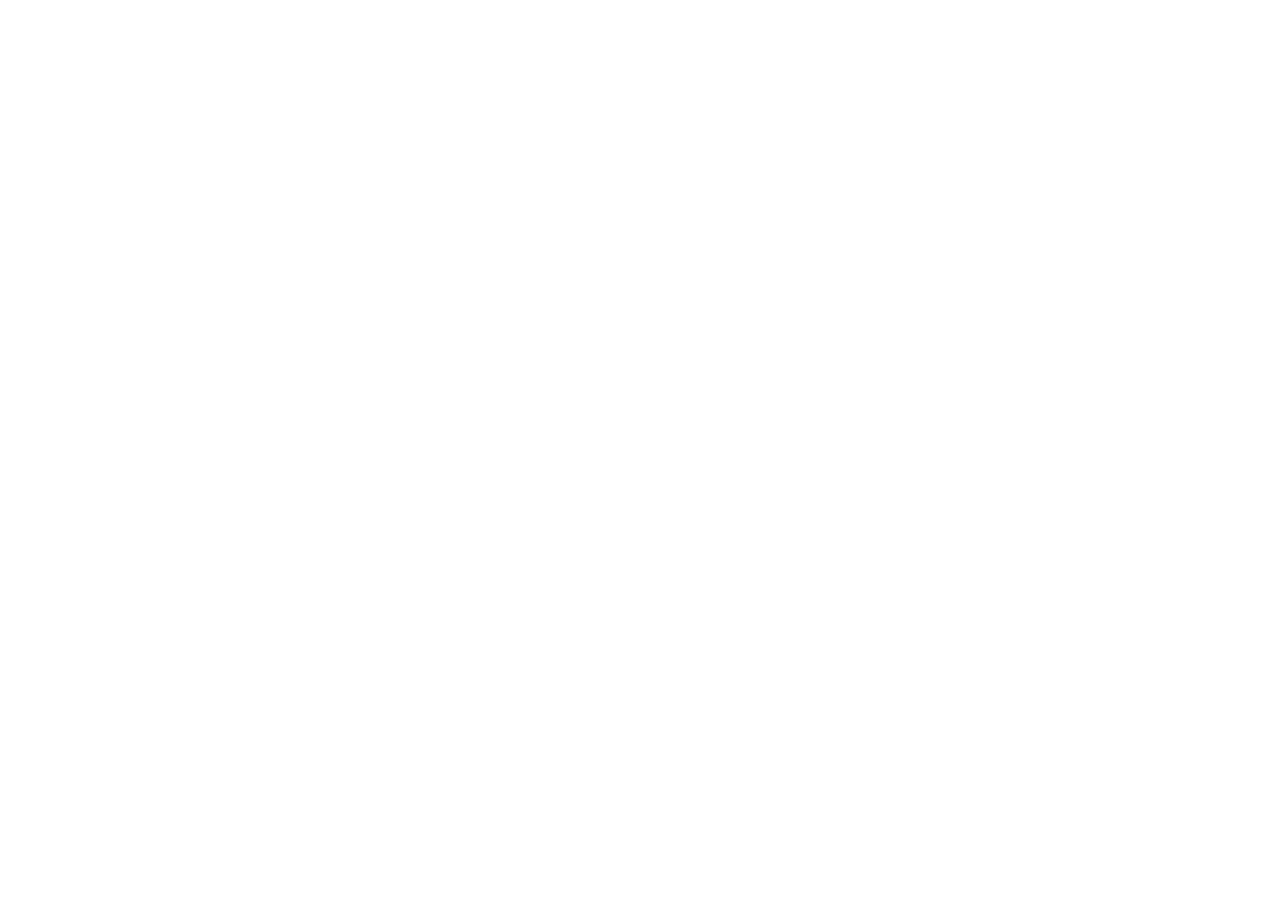
==== index.html @ 59a1d498 "Main page" ====
<!DOCTYPE html>
<html lang="pt-br">
<head>
    <meta charset="UTF-8">
    <meta http-equiv="X-UA-Compatible" content="IE=edge">
    <meta name="viewport" content="width=device-width, initial-scale=1.0">
    <link rel="shortcut icon" href="favicon.ico" type="image/x-icon">
    <link rel="stylesheet" href="stilos/style.css">
    <title>Projeto Redes Sociais</title>
</head>
<body>
    
</body>
</html>
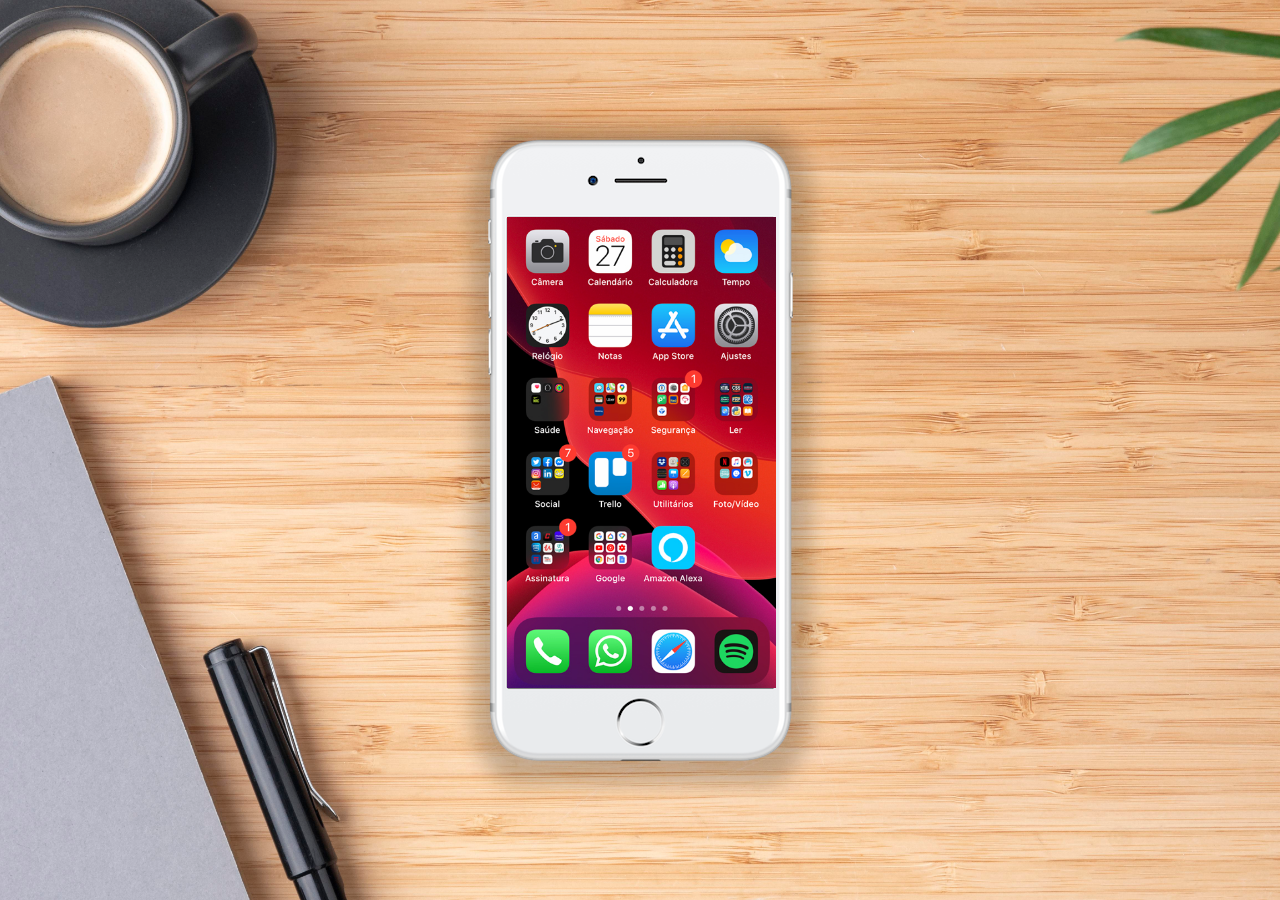
==== commit 3d43895b: "Att Main page - Projeto Redes Sociais" ====
--- a/index.html
+++ b/index.html
@@ -5,10 +5,25 @@
     <meta http-equiv="X-UA-Compatible" content="IE=edge">
     <meta name="viewport" content="width=device-width, initial-scale=1.0">
     <link rel="shortcut icon" href="favicon.ico" type="image/x-icon">
-    <link rel="stylesheet" href="stilos/style.css">
+    <link rel="stylesheet" href="estilos/style.css">
     <title>Projeto Redes Sociais</title>
+    <style>
+        body {
+            background: url('imagens/fundo-mesa.jpg') center center no-repeat fixed;
+            background-size: cover;
+        }
+
+    </style>
 </head>
 <body>
+    <main>
+        <section id="telefone">
+            <iframe src="home.html" name="tela" id="tela" frameborder="0"></iframe>
+        </section>
+        <section id="redes-sociais">
+
+        </section>
+    </main>
     
 </body>
 </html>--- a/estilos/style.css
+++ b/estilos/style.css
@@ -0,0 +1,41 @@
+@charset "UTF-8";
+
+* {
+    margin: 0px;
+    padding: 0px;
+    font-family: Arial, Helvetica, sans-serif;
+}
+html, body {
+    height: 100vh;
+    width: 100vw;
+    background-color: black;
+}
+
+main {
+    height: 100vh;
+    position: relative;
+
+}
+section#telefone {
+    position: absolute;
+    height: 627px;
+    width: 311px;
+    margin: auto;
+    left: 0;
+    right: 0;
+    top: 0;
+    bottom: 0;
+    background: rgba(0, 0, 0, 0.212) url('../imagens/frame-iphone.png') no-repeat;
+    background-size: 100%;
+    border: none;
+    box-shadow: 1px 5px 20px 15px rgba(0, 0, 0, 0.212);
+    border-radius: 10%;
+}
+
+iframe#tela {
+    position: relative;
+    top: 80px;
+    left: 22px;
+    height: 471px;
+    width: 269px;
+}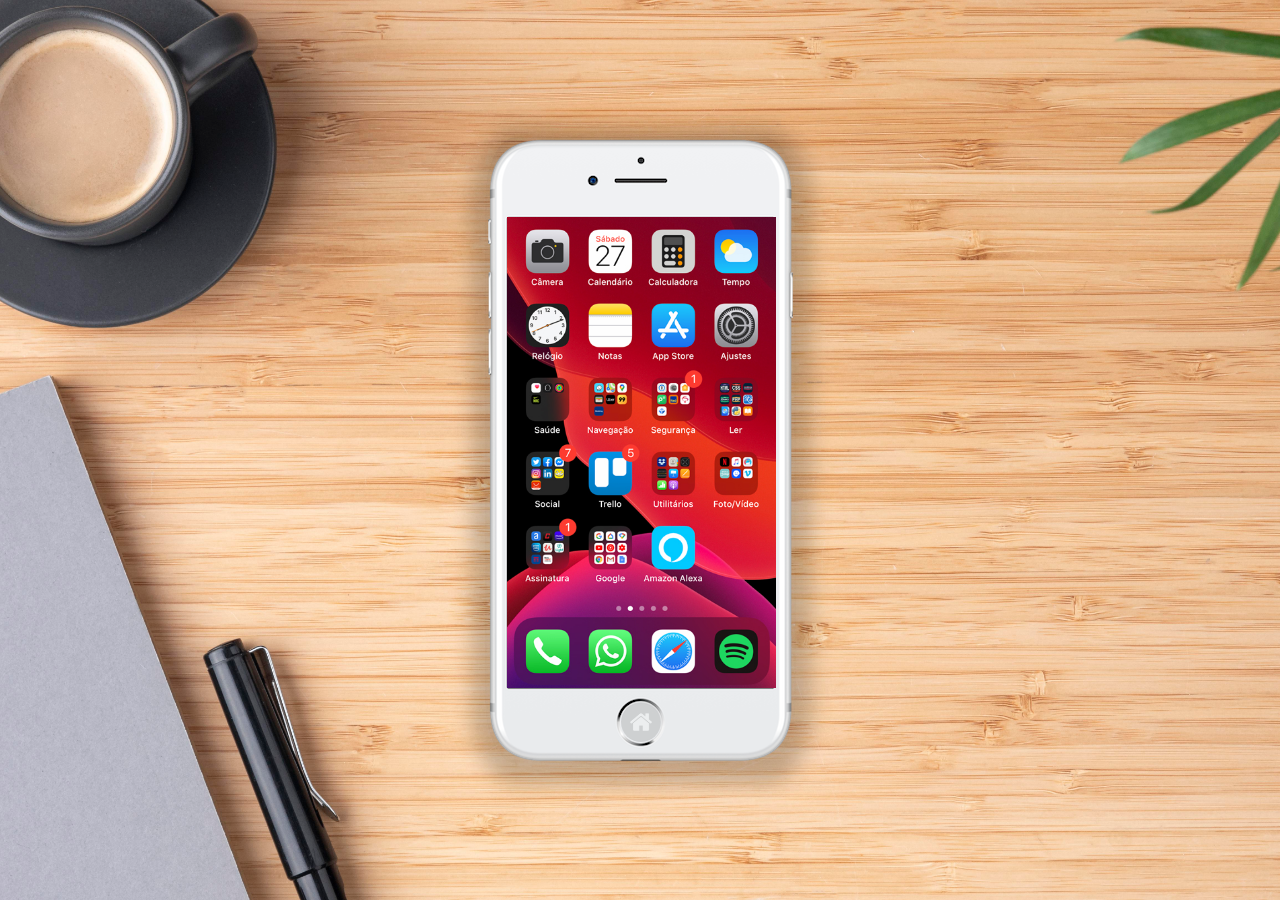
==== commit e291b781: "Update index.html" ====
--- a/index.html
+++ b/index.html
@@ -12,13 +12,25 @@
             background: url('imagens/fundo-mesa.jpg') center center no-repeat fixed;
             background-size: cover;
         }
-
+        #cubo {
+            position: absolute;
+            background: url('imagens/logo-home.jpg') no-repeat;
+            background-size: 100%;
+            opacity: 15%;
+            height: 40px;
+            width: 40px;
+            bottom: 22px;
+            left: 44%;
+            border-radius: 50%;
+        }
+        
     </style>
 </head>
 <body>
     <main>
         <section id="telefone">
             <iframe src="home.html" name="tela" id="tela" frameborder="0"></iframe>
+            <a href="home.html" target="tela"><div id="cubo"></div></a>
         </section>
         <section id="redes-sociais">
 
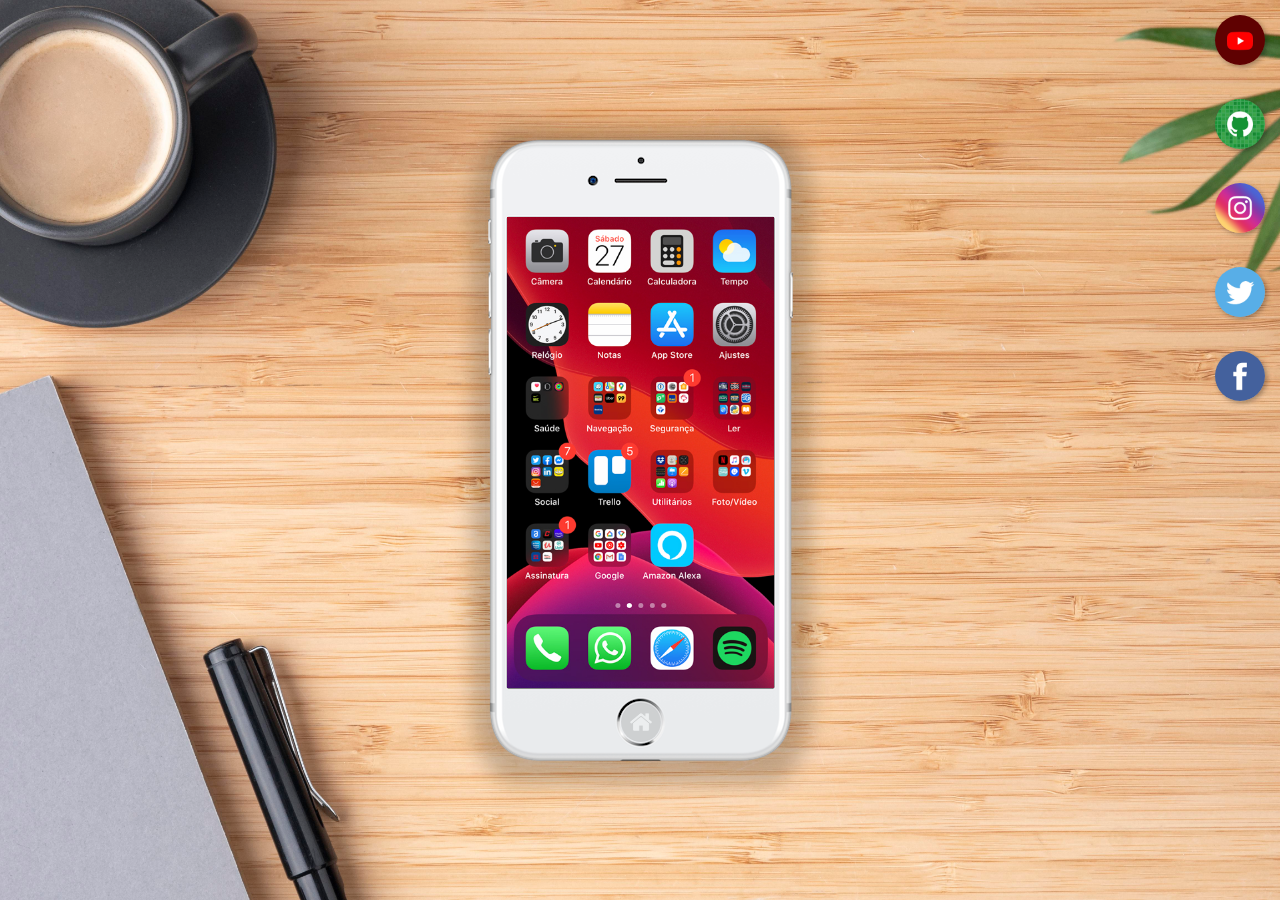
==== commit 708b2f19: "Att - Projeto Redes Sociais" ====
--- a/index.html
+++ b/index.html
@@ -29,13 +29,18 @@
 <body>
     <main>
         <section id="telefone">
-            <iframe src="home.html" name="tela" id="tela" frameborder="0"></iframe>
+            <iframe src="home.html" name="tela" id="tela" frameborder="0">
+                Seu navegador não é compatível com isso.
+            </iframe>
             <a href="home.html" target="tela"><div id="cubo"></div></a>
         </section>
         <section id="redes-sociais">
-
+            <a href="youtube.html" target="tela"><img src="imagens/logo-youtube.jpg" alt="YouTube"></a><br>
+            <a href="github.html" target="tela"><img src="imagens/logo-github.jpg" alt="GitHub"></a><br>
+            <a href="instagram.html" target="tela"><img src="imagens/logo-instagram.jpg" alt="Instagram"></a><br>
+            <a href="twitter.html" target="tela"><img src="imagens/logo-twitter.jpg" alt="Twitter"></a><br>
+            <a href="facebook.html" target="tela"><img src="imagens/logo-facebook.jpg" alt="Facebook"></a><br>
         </section>
     </main>
-    
 </body>
 </html>--- a/estilos/style.css
+++ b/estilos/style.css
@@ -37,5 +37,22 @@
     top: 80px;
     left: 22px;
     height: 471px;
-    width: 269px;
+    width: 267px;
+}
+section#redes-sociais {
+    text-align: right;
+}
+section#redes-sociais img {
+    margin: 15px;
+    width: 50px;
+    border-radius: 50%;
+    box-shadow: 2px 2px 5px rgba(0, 0, 0, 0.315);
+    box-sizing: border-box;
+}
+
+section#redes-sociais img:hover {
+    border: 2px solid rgba(255, 255, 255, 0.616);
+    transform: translate(-3px, -3px);
+    box-shadow: 5px 5px 10px rgba(0, 0, 0, 0.281);
+    transition: 0.5s;
 }